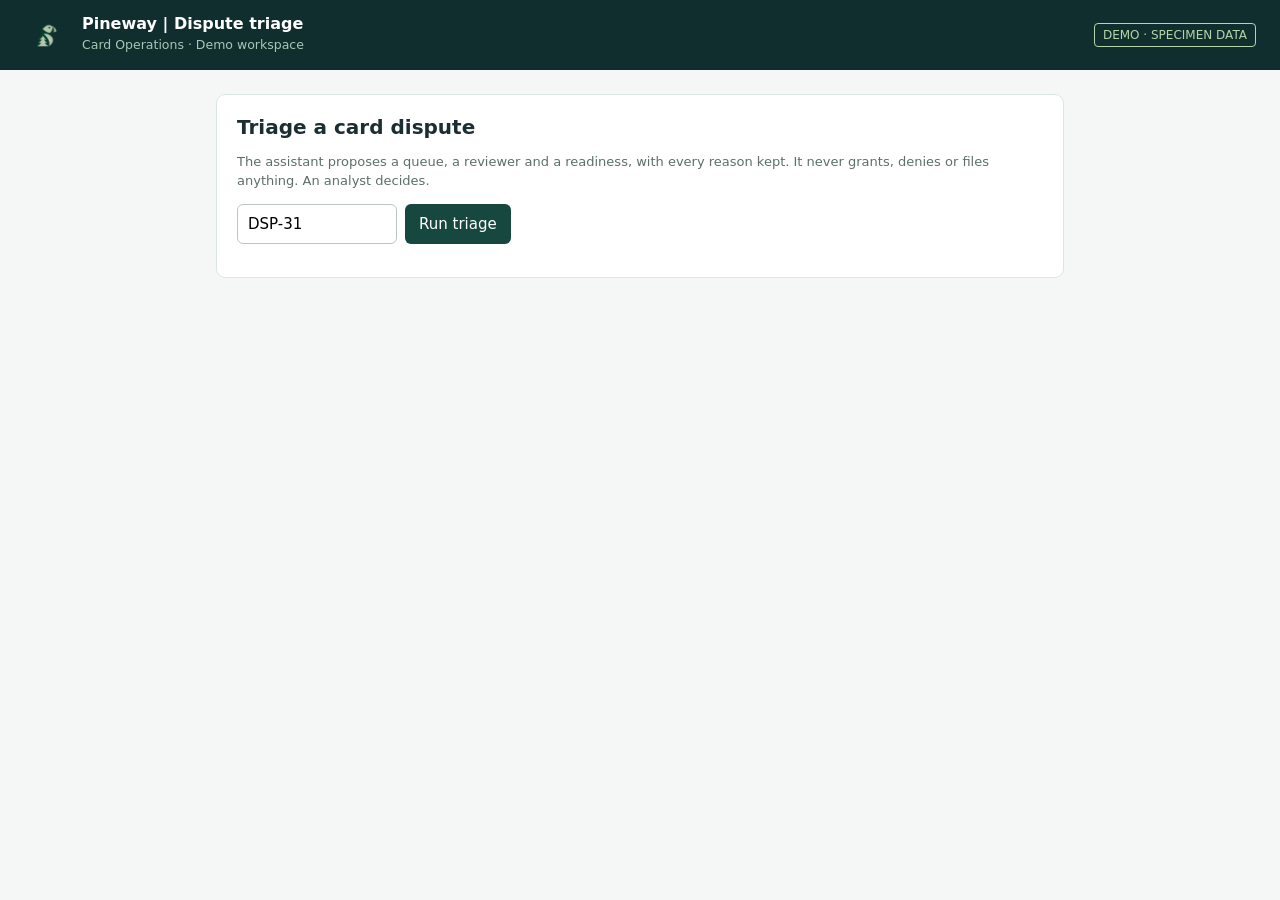
==== disputes/web/index.html @ 073eedb4 "Add card dispute triage scaffold with task blanks Co-Authored-By: Claude Opus 5.5 <noreply@anthropic" ====
<!doctype html>
<html lang="en">
<head>
<meta charset="utf-8">
<meta name="viewport" content="width=device-width, initial-scale=1">
<title>Pineway | Dispute triage</title>
<style>
  :root { --pine:#102E2E; --evergreen:#17483F; --sage:#B5D5A8; --mist:#F5F7F6; --ink:#1B2E32; --line:#dce8df; }
  * { box-sizing: border-box; }
  body { margin:0; font:15px/1.5 "DM Sans", system-ui, sans-serif; color:var(--ink); background:var(--mist); }
  header { background:var(--pine); color:#fff; padding:14px 24px; display:flex; align-items:center; gap:14px; }
  header img { width:44px; height:40px; object-fit:contain; }
  header strong { font:700 16px Manrope, system-ui, sans-serif; display:block; }
  header small { color:#a9c6b5; }
  .demo { margin-left:auto; border:1px solid var(--sage); color:var(--sage); border-radius:4px; padding:2px 8px; font-size:12px; }
  main { max-width:880px; margin:24px auto; padding:0 16px; }
  .panel { background:#fff; border:1px solid var(--line); border-radius:9px; padding:20px; margin-bottom:16px; }
  h1 { font:700 20px Manrope, system-ui, sans-serif; margin:0 0 4px; }
  h2 { font:700 15px Manrope, system-ui, sans-serif; margin:0 0 8px; }
  form { display:flex; gap:8px; margin-top:12px; flex-wrap:wrap; }
  input { font:inherit; padding:8px 10px; border:1px solid #b9c9c0; border-radius:6px; width:160px; }
  button { font:inherit; padding:8px 14px; border:0; border-radius:6px; background:var(--evergreen); color:#fff; cursor:pointer; }
  .outputs { display:grid; grid-template-columns:repeat(auto-fit, minmax(180px, 1fr)); gap:12px; }
  .output { border:1px solid var(--line); border-radius:8px; padding:12px; }
  .output .label { font-size:12px; color:#5c6f6a; text-transform:uppercase; letter-spacing:.4px; }
  .output .value { font:700 17px Manrope, system-ui, sans-serif; }
  code { background:var(--mist); padding:1px 5px; border-radius:4px; font-size:13px; }
  ul { margin:4px 0 0; padding-left:20px; }
  pre { white-space:pre-wrap; background:var(--mist); padding:12px; border-radius:6px; margin:0; font:14px/1.5 inherit; }
  .note { color:#5c6f6a; font-size:13px; }
  .error { color:#8a2c1f; }
</style>
</head>
<body>
<header>
  <img src="/branding/puffin-pine-concept.png" alt="">
  <div><strong>Pineway | Dispute triage</strong><small>Card Operations · Demo workspace</small></div>
  <span class="demo">DEMO · SPECIMEN DATA</span>
</header>
<main>
  <section class="panel">
    <h1>Triage a card dispute</h1>
    <p class="note">The assistant proposes a queue, a reviewer and a readiness, with every reason kept. It never grants, denies or files anything. An analyst decides.</p>
    <form id="run">
      <input id="dispute" value="DSP-31" aria-label="Dispute ID" autocomplete="off">
      <button type="submit">Run triage</button>
    </form>
    <p id="status" class="note"></p>
  </section>
  <div id="result"></div>
</main>
<script>
const esc = v => String(v ?? '').replace(/[&<>"']/g, c => ({'&':'&amp;','<':'&lt;','>':'&gt;','"':'&quot;',"'":'&#39;'}[c]));
const list = items => items.length ? '<ul>' + items.map(i => `<li><code>${esc(i)}</code></li>`).join('') + '</ul>' : '<p class="note">None</p>';
document.querySelector('#run').addEventListener('submit', async event => {
  event.preventDefault();
  const status = document.querySelector('#status'), out = document.querySelector('#result');
  status.textContent = 'Running…'; out.innerHTML = '';
  try {
    const response = await fetch('/api/disputes/run', {method:'POST', headers:{'Content-Type':'application/json'},
      body: JSON.stringify({dispute_id: document.querySelector('#dispute').value.trim()})});
    const r = await response.json();
    if (!response.ok) throw new Error(r.error || 'Request failed');
    status.textContent = '';
    const s = r.category_suggestion;
    out.innerHTML = `
      <section class="panel"><h2>Proposal for ${esc(r.dispute_id)}</h2>
        <div class="outputs">
          <div class="output"><div class="label">Queue</div><div class="value">${esc(r.queue)}</div></div>
          <div class="output"><div class="label">Reviewer</div><div class="value">${esc(r.reviewer)}</div></div>
          <div class="output"><div class="label">Readiness</div><div class="value">${esc(r.readiness)}</div></div>
        </div>
        ${r.fraud_review_case ? `<p>Fraud review case <code>${esc(r.fraud_review_case)}</code> is open as a draft.</p>` : ''}
      </section>
      <section class="panel"><h2>Reasons</h2>${list(r.reasons)}<h2 style="margin-top:12px">Flags for the analyst</h2>${list(r.flags)}
        <p class="note">Transactions checked: ${r.checked_txn_ids.map(t => `<code>${esc(t)}</code>`).join(' ')}</p></section>
      ${s ? `<section class="panel"><h2>Suggested category (model, needs confirmation)</h2><p><code>${esc(s.category)}</code> based on: “${esc(s.quote)}”</p></section>` : ''}
      <section class="panel"><h2>Case summary (model-drafted)</h2>
        <p>${r.summary ? esc(r.summary) : '<span class="error">No summary: the model was unavailable.</span>'}</p>
        <p class="note">Policy: ${r.policy_section ? `<code>${esc(r.policy_section)}</code>` : 'none retrieved'}</p></section>
      ${r.customer_message_draft ? `<section class="panel"><h2>Customer request (draft, not sent)</h2><pre>${esc(r.customer_message_draft)}</pre>
        <p class="note">Only an analyst can send this, through the approval gate.</p></section>` : ''}
      <section class="panel"><h2>Trace</h2><p class="note">${r.trace.map(t => `<code>${esc(t)}</code>`).join(' → ')}</p></section>`;
  } catch (error) { status.innerHTML = `<span class="error">${esc(error.message)}</span>`; }
});
</script>
</body>
</html>
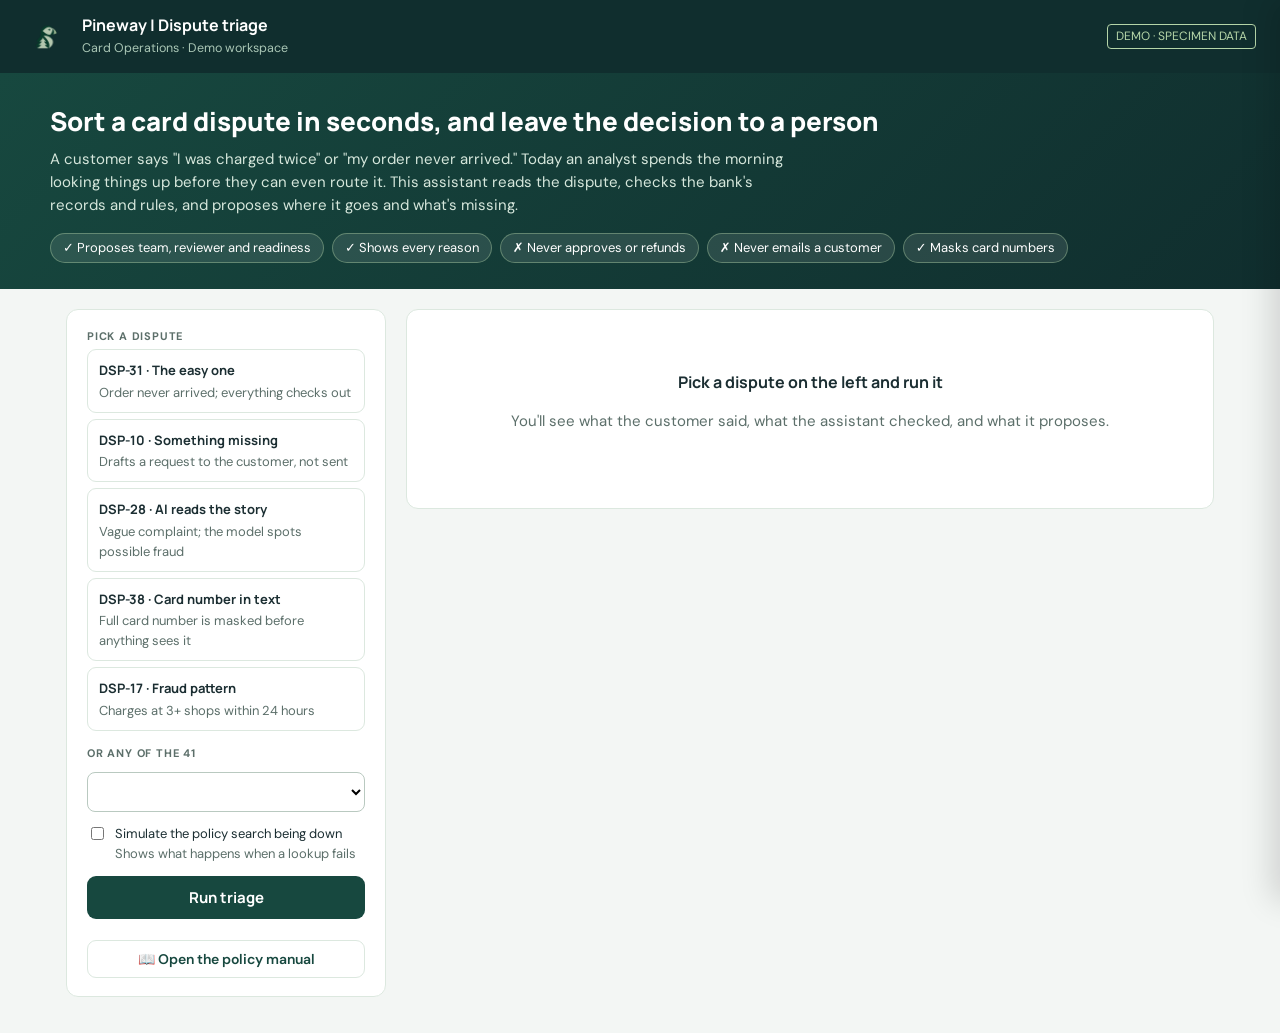
==== commit 120d9b8b: "Show each dispute, its reasons and the policy behind them on the triage page The page showed only th" ====
--- a/disputes/web/index.html
+++ b/disputes/web/index.html
@@ -4,31 +4,101 @@
 <meta charset="utf-8">
 <meta name="viewport" content="width=device-width, initial-scale=1">
 <title>Pineway | Dispute triage</title>
+<link rel="preconnect" href="https://fonts.googleapis.com">
+<link href="https://fonts.googleapis.com/css2?family=DM+Sans:wght@400;500;700&family=Manrope:wght@600;700;800&display=swap" rel="stylesheet">
 <style>
-  :root { --pine:#102E2E; --evergreen:#17483F; --sage:#B5D5A8; --mist:#F5F7F6; --ink:#1B2E32; --line:#dce8df; }
-  * { box-sizing: border-box; }
-  body { margin:0; font:15px/1.5 "DM Sans", system-ui, sans-serif; color:var(--ink); background:var(--mist); }
+  :root { --pine:#102E2E; --evergreen:#17483F; --sage:#B5D5A8; --mist:#F3F6F4; --ink:#1B2E32; --muted:#5c6f6a; --line:#dce8df;
+          --fraud:#a1361f; --fraud-bg:#fbeae5; --warn:#8a5a00; --warn-bg:#fdf3dc; --ok:#1d6b45; --ok-bg:#e3f3ea; --info:#2b5c8a; --info-bg:#e6eff8; }
+  * { box-sizing:border-box; }
+  body { margin:0; font:15px/1.55 "DM Sans", system-ui, sans-serif; color:var(--ink); background:var(--mist); }
   header { background:var(--pine); color:#fff; padding:14px 24px; display:flex; align-items:center; gap:14px; }
   header img { width:44px; height:40px; object-fit:contain; }
   header strong { font:700 16px Manrope, system-ui, sans-serif; display:block; }
   header small { color:#a9c6b5; }
   .demo { margin-left:auto; border:1px solid var(--sage); color:var(--sage); border-radius:4px; padding:2px 8px; font-size:12px; }
-  main { max-width:880px; margin:24px auto; padding:0 16px; }
-  .panel { background:#fff; border:1px solid var(--line); border-radius:9px; padding:20px; margin-bottom:16px; }
-  h1 { font:700 20px Manrope, system-ui, sans-serif; margin:0 0 4px; }
-  h2 { font:700 15px Manrope, system-ui, sans-serif; margin:0 0 8px; }
-  form { display:flex; gap:8px; margin-top:12px; flex-wrap:wrap; }
-  input { font:inherit; padding:8px 10px; border:1px solid #b9c9c0; border-radius:6px; width:160px; }
-  button { font:inherit; padding:8px 14px; border:0; border-radius:6px; background:var(--evergreen); color:#fff; cursor:pointer; }
-  .outputs { display:grid; grid-template-columns:repeat(auto-fit, minmax(180px, 1fr)); gap:12px; }
-  .output { border:1px solid var(--line); border-radius:8px; padding:12px; }
-  .output .label { font-size:12px; color:#5c6f6a; text-transform:uppercase; letter-spacing:.4px; }
-  .output .value { font:700 17px Manrope, system-ui, sans-serif; }
-  code { background:var(--mist); padding:1px 5px; border-radius:4px; font-size:13px; }
-  ul { margin:4px 0 0; padding-left:20px; }
-  pre { white-space:pre-wrap; background:var(--mist); padding:12px; border-radius:6px; margin:0; font:14px/1.5 inherit; }
-  .note { color:#5c6f6a; font-size:13px; }
-  .error { color:#8a2c1f; }
+  h1, h2, h3 { font-family:Manrope, system-ui, sans-serif; }
+  .hero { background:linear-gradient(135deg, var(--evergreen), var(--pine)); color:#fff; padding:28px 24px 26px; }
+  .hero-inner { max-width:1180px; margin:0 auto; }
+  .hero h1 { font-size:26px; margin:0 0 6px; font-weight:800; }
+  .hero p { margin:0; max-width:760px; color:#d6e7dc; }
+  .rules { display:flex; flex-wrap:wrap; gap:8px; margin-top:16px; }
+  .rules span { background:rgba(255,255,255,.1); border:1px solid rgba(181,213,168,.4); border-radius:999px; padding:4px 12px; font-size:13px; }
+  .layout { max-width:1180px; margin:20px auto; padding:0 16px; display:grid; grid-template-columns:320px 1fr; gap:20px; align-items:start; }
+  aside { position:sticky; top:16px; }
+  .panel { background:#fff; border:1px solid var(--line); border-radius:12px; padding:18px 20px; margin-bottom:16px; }
+  .panel h2 { font-size:16px; margin:0 0 10px; }
+  .eyebrow { font-size:11px; text-transform:uppercase; letter-spacing:.8px; color:var(--muted); font-weight:700; margin:0 0 4px; }
+  .picks { display:flex; flex-direction:column; gap:6px; }
+  .pick { text-align:left; font:inherit; background:#fff; border:1px solid var(--line); border-radius:9px; padding:9px 11px; cursor:pointer; color:var(--ink); }
+  .pick:hover { border-color:var(--evergreen); }
+  .pick.active { border-color:var(--evergreen); background:#eef6f1; box-shadow:inset 3px 0 0 var(--evergreen); }
+  .pick b { font-family:Manrope, system-ui, sans-serif; font-size:13px; }
+  .pick span { display:block; font-size:13px; color:var(--muted); }
+  select { font:inherit; width:100%; padding:8px; border:1px solid #b9c9c0; border-radius:8px; background:#fff; margin-top:6px; }
+  label.toggle { display:flex; gap:8px; align-items:flex-start; font-size:13px; margin-top:12px; cursor:pointer; }
+  .run { width:100%; margin-top:12px; font:700 15px Manrope, system-ui, sans-serif; padding:11px; border:0; border-radius:9px; background:var(--evergreen); color:#fff; cursor:pointer; }
+  .run:hover { background:var(--pine); }
+  .empty { text-align:center; padding:60px 20px; color:var(--muted); }
+  .empty h2 { color:var(--ink); }
+  .step { display:flex; gap:12px; align-items:center; margin:0 0 10px; }
+  .step .n { flex:none; width:28px; height:28px; border-radius:50%; background:var(--evergreen); color:#fff; display:grid; place-items:center; font:800 14px Manrope, sans-serif; }
+  .step h2 { margin:0; font-size:18px; }
+  .step small { color:var(--muted); display:block; font-size:13px; }
+  blockquote { margin:0 0 12px; padding:12px 16px; background:var(--mist); border-left:4px solid var(--sage); border-radius:6px; font-size:16px; }
+  .meta { display:flex; flex-wrap:wrap; gap:6px 18px; font-size:13px; color:var(--muted); margin-bottom:10px; }
+  .meta b { color:var(--ink); }
+  table { width:100%; border-collapse:collapse; font-size:14px; }
+  th { text-align:left; font-size:12px; color:var(--muted); font-weight:600; border-bottom:1px solid var(--line); padding:6px 8px; }
+  td { padding:7px 8px; border-bottom:1px solid #eef3ef; }
+  td.num { text-align:right; font-variant-numeric:tabular-nums; }
+  .missing { color:var(--fraud); font-weight:600; }
+  .trace { display:flex; flex-wrap:wrap; gap:8px; align-items:center; }
+  .trace .t { background:var(--mist); border:1px solid var(--line); border-radius:8px; padding:6px 10px; font-size:13px; }
+  .trace .t.ai { background:var(--info-bg); border-color:#c6d8eb; color:var(--info); }
+  .trace .t.case { background:var(--fraud-bg); border-color:#efc9bf; color:var(--fraud); }
+  .trace .arrow { color:var(--muted); }
+  .outputs { display:grid; grid-template-columns:repeat(3, 1fr); gap:12px; }
+  .out { border-radius:10px; padding:14px; border:1px solid var(--line); }
+  .out .label { font-size:11px; text-transform:uppercase; letter-spacing:.6px; font-weight:700; opacity:.8; }
+  .out .value { font:800 20px Manrope, system-ui, sans-serif; margin:2px 0; }
+  .out .why { font-size:13px; }
+  .tone-ok { background:var(--ok-bg); color:var(--ok); border-color:#c3e3d0; }
+  .tone-warn { background:var(--warn-bg); color:var(--warn); border-color:#f0dcae; }
+  .tone-fraud { background:var(--fraud-bg); color:var(--fraud); border-color:#efc9bf; }
+  .tone-info { background:var(--info-bg); color:var(--info); border-color:#c6d8eb; }
+  .tone-plain { background:#fff; color:var(--ink); }
+  .findings { list-style:none; padding:0; margin:12px 0 0; display:flex; flex-direction:column; gap:8px; }
+  .findings li { display:flex; gap:10px; align-items:flex-start; padding:10px 12px; border-radius:9px; border:1px solid var(--line); }
+  .chip { flex:none; font:700 11px/1 Manrope, sans-serif; padding:5px 8px; border-radius:999px; letter-spacing:.3px; }
+  .findings code { font-size:12px; color:var(--muted); }
+  .ai-tag { display:inline-block; font:700 11px Manrope, sans-serif; background:var(--info-bg); color:var(--info); border-radius:999px; padding:2px 8px; margin-left:6px; vertical-align:middle; }
+  pre { white-space:pre-wrap; background:var(--mist); padding:12px; border-radius:8px; margin:0; font:14px/1.5 "DM Sans", system-ui, sans-serif; }
+  .decide { background:var(--pine); color:#fff; border-radius:12px; padding:18px 20px; display:flex; gap:16px; align-items:center; }
+  .decide .icon { font-size:28px; }
+  .decide p { margin:2px 0 0; color:#c9ddd1; font-size:14px; }
+  .note { color:var(--muted); font-size:13px; }
+  .error { color:var(--fraud); }
+  .checks td:first-child { width:120px; }
+  .status { display:inline-block; font:700 11px/1 Manrope, sans-serif; padding:5px 8px; border-radius:999px; white-space:nowrap; }
+  .st-met { background:var(--ok-bg); color:var(--ok); } .st-missing { background:var(--warn-bg); color:var(--warn); }
+  .st-flag { background:#eef1f0; color:var(--ink); } .st-check { background:var(--info-bg); color:var(--info); }
+  .sec { font:700 12px Manrope, sans-serif; color:var(--evergreen); background:#eef6f1; border:1px solid #cfe3d6; border-radius:6px; padding:3px 7px; cursor:pointer; }
+  .sec:hover { background:var(--evergreen); color:#fff; }
+  .cite { border:1px solid #cfe3d6; background:#f6fbf8; border-radius:10px; padding:12px 14px; margin-bottom:14px; }
+  .cite p { margin:4px 0 0; font-size:15px; }
+  .linkbtn { font:600 14px "DM Sans", sans-serif; background:none; border:1px solid var(--line); border-radius:9px; padding:9px; width:100%; margin-top:8px; cursor:pointer; color:var(--evergreen); }
+  .linkbtn:hover { border-color:var(--evergreen); }
+  .scrim { position:fixed; inset:0; background:rgba(16,46,46,.35); opacity:0; pointer-events:none; transition:opacity .2s; }
+  .scrim.open { opacity:1; pointer-events:auto; }
+  .drawer { position:fixed; top:0; right:0; bottom:0; width:min(460px, 100%); background:#fff; box-shadow:-8px 0 30px rgba(0,0,0,.15); transform:translateX(100%); transition:transform .25s; overflow-y:auto; padding:20px 22px 40px; }
+  .drawer.open { transform:none; }
+  .drawer h2 { margin:0 0 4px; font-size:20px; }
+  .drawer h3 { font-size:15px; margin:20px 0 6px; }
+  .drawer .close { float:right; font:inherit; border:1px solid var(--line); background:#fff; border-radius:8px; padding:4px 10px; cursor:pointer; }
+  .psec { border:1px solid var(--line); border-radius:9px; padding:10px 12px; margin-bottom:8px; transition:background .3s, border-color .3s; }
+  .psec b { font:700 13px Manrope, sans-serif; color:var(--evergreen); }
+  .psec.hit { background:#fff8e1; border-color:#e6c766; }
+  @media (max-width: 860px) { .layout { grid-template-columns:1fr; } aside { position:static; } .outputs { grid-template-columns:1fr; } }
 </style>
 </head>
 <body>
@@ -37,52 +107,182 @@
   <div><strong>Pineway | Dispute triage</strong><small>Card Operations · Demo workspace</small></div>
   <span class="demo">DEMO · SPECIMEN DATA</span>
 </header>
-<main>
-  <section class="panel">
-    <h1>Triage a card dispute</h1>
-    <p class="note">The assistant proposes a queue, a reviewer and a readiness, with every reason kept. It never grants, denies or files anything. An analyst decides.</p>
-    <form id="run">
-      <input id="dispute" value="DSP-31" aria-label="Dispute ID" autocomplete="off">
-      <button type="submit">Run triage</button>
-    </form>
-    <p id="status" class="note"></p>
-  </section>
-  <div id="result"></div>
-</main>
+<section class="hero"><div class="hero-inner">
+  <h1>Sort a card dispute in seconds, and leave the decision to a person</h1>
+  <p>A customer says "I was charged twice" or "my order never arrived." Today an analyst spends the morning looking things up before they can even route it. This assistant reads the dispute, checks the bank's records and rules, and proposes where it goes and what's missing.</p>
+  <div class="rules"><span>✓ Proposes team, reviewer and readiness</span><span>✓ Shows every reason</span><span>✗ Never approves or refunds</span><span>✗ Never emails a customer</span><span>✓ Masks card numbers</span></div>
+</div></section>
+
+<div class="layout">
+  <aside>
+    <div class="panel">
+      <p class="eyebrow">Pick a dispute</p>
+      <div class="picks" id="picks"></div>
+      <p class="eyebrow" style="margin-top:14px">Or any of the 41</p>
+      <select id="all" aria-label="All disputes"></select>
+      <label class="toggle"><input type="checkbox" id="outage"> <span>Simulate the policy search being down<br><span class="note">Shows what happens when a lookup fails</span></span></label>
+      <button class="run" id="run">Run triage</button>
+      <p id="status" class="note"></p>
+      <button class="linkbtn" data-sec="">📖 Open the policy manual</button>
+    </div>
+  </aside>
+  <main id="result">
+    <div class="panel empty"><h2>Pick a dispute on the left and run it</h2><p>You'll see what the customer said, what the assistant checked, and what it proposes.</p></div>
+  </main>
+</div>
+
+<div class="scrim" id="scrim"></div>
+<aside class="drawer" id="drawer" aria-label="Policy manual">
+  <button class="close" id="close">Close</button>
+  <h2>Policy manual</h2>
+  <p class="note">Puffin &amp; Pine card dispute policy (SPECIMEN, invented for training). Every check the assistant runs points back to a section here.</p>
+  <div id="manual"></div>
+</aside>
 <script>
 const esc = v => String(v ?? '').replace(/[&<>"']/g, c => ({'&':'&amp;','<':'&lt;','>':'&gt;','"':'&quot;',"'":'&#39;'}[c]));
-const list = items => items.length ? '<ul>' + items.map(i => `<li><code>${esc(i)}</code></li>`).join('') + '</ul>' : '<p class="note">None</p>';
-document.querySelector('#run').addEventListener('submit', async event => {
-  event.preventDefault();
-  const status = document.querySelector('#status'), out = document.querySelector('#result');
-  status.textContent = 'Running…'; out.innerHTML = '';
+const money = v => v == null || v === '' ? '—' : '$' + Number(v).toFixed(2);
+const words = s => String(s || '').toLowerCase().replace(/_/g, ' ');
+
+const FEATURED = [
+  ['DSP-31', 'The easy one', 'Order never arrived; everything checks out'],
+  ['DSP-10', 'Something missing', 'Drafts a request to the customer, not sent'],
+  ['DSP-28', 'AI reads the story', 'Vague complaint; the model spots possible fraud'],
+  ['DSP-38', 'Card number in text', 'Full card number is masked before anything sees it'],
+  ['DSP-17', 'Fraud pattern', 'Charges at 3+ shops within 24 hours'],
+];
+
+const CODES = {
+  FRAUD_CLAIM: ['fraud', 'Customer says they didn\'t make it', 'Goes to the fraud team, and a draft fraud case is opened.'],
+  CARD_REPORTED_LOST: ['fraud', 'Card was reported lost or stolen', 'The charge happened after the card was reported.'],
+  CLUSTER_24H: ['fraud', 'Fraud pattern', 'Charges at 3 or more different shops within 24 hours.'],
+  POSSIBLE_FRAUD_SUGGESTED: ['fraud', 'AI thinks this sounds like fraud', 'The model read the story. A person confirms before anything happens.'],
+  HIGH_VALUE: ['info', 'High value', 'Over $1,000 in total, so a senior reviewer takes it.'],
+  TXN_NOT_FOUND: ['warn', 'Transaction not found', 'The customer listed a charge that isn\'t in our records.'],
+  MISSING_FIELD: ['warn', 'Required information is blank', 'The dispute can\'t move until it\'s filled in.'],
+  MISSING_EVIDENCE: ['warn', 'Missing evidence', 'Policy needs this from the customer before a decision.'],
+  DATE_UNREADABLE: ['warn', 'Date can\'t be read', 'Can\'t check time limits without it.'],
+  LOOKUP_UNAVAILABLE: ['warn', 'Policy search was down', 'It stops and says so instead of guessing.'],
+  OUT_OF_TIME: ['plain', 'Past the 120-day limit', 'Flag only. The analyst decides whether it still applies.'],
+  AMOUNT_MISMATCH: ['plain', 'Amounts don\'t match', 'What the customer claims differs from what was charged.'],
+  DUPLICATE_DISPUTE: ['plain', 'Already disputed', 'This charge is in another open dispute.'],
+  CATEGORY_UNCLEAR: ['plain', 'Couldn\'t tell what kind of dispute', 'The AI wasn\'t confident, so it says so rather than guess.'],
+};
+const QUEUE = { FRAUD: ['Fraud team', 'tone-fraud', 'Possible fraud. Routed so it doesn\'t sit in the general queue.'],
+                GENERAL: ['General disputes', 'tone-ok', 'No fraud signals found.'] };
+const REVIEWER = { SENIOR: ['Senior', 'tone-info', 'Over $1,000 in total.'], STANDARD: ['Standard', 'tone-plain', 'Under the senior threshold.'] };
+const READY = { READY: ['Ready', 'tone-ok', 'An analyst can pick it up now.'],
+                NEEDS_INFO: ['Needs info', 'tone-warn', 'Something is missing. See below.'],
+                LOOKUP_UNAVAILABLE: ['Couldn\'t check policy', 'tone-warn', 'A lookup failed, so it\'s held instead of guessed.'] };
+const STEPS = { get_dispute: ['Read the dispute', ''], get_transactions: ['Checked the card\'s transactions', ''],
+                search_policy: ['Searched the policy manual', ''], 'model:category': ['AI read the story', 'ai'],
+                'model:summary': ['AI drafted the summary', 'ai'], open_review_case: ['Opened a draft fraud case', 'case'] };
+
+const STATUS = { met: '✓ Meets', missing: '✗ Missing', flag: '⚑ Flagged', check: '👁 You check' };
+
+// Policy manual drawer: any element with data-sec opens it at that section.
+const drawer = document.querySelector('#drawer'), scrim = document.querySelector('#scrim');
+fetch('/api/disputes/policies').then(r => r.json()).then(docs => {
+  document.querySelector('#manual').innerHTML = docs.map(d => `<h3>${esc(d.id)} · ${esc(d.title)}</h3>` +
+    d.sections.map(x => `<div class="psec" id="sec-${esc(x.id)}"><b>${esc(x.id)}</b><div>${esc(x.text)}</div></div>`).join('')).join('');
+});
+function openPolicy(id) {
+  drawer.classList.add('open'); scrim.classList.add('open');
+  drawer.querySelectorAll('.psec').forEach(el => el.classList.toggle('hit', el.id === 'sec-' + id));
+  const hit = id && document.getElementById('sec-' + id);
+  if (hit) hit.scrollIntoView({block:'center', behavior:'smooth'}); else drawer.scrollTop = 0;
+}
+function closePolicy() { drawer.classList.remove('open'); scrim.classList.remove('open'); }
+document.addEventListener('click', e => { const b = e.target.closest('[data-sec]'); if (b) openPolicy(b.dataset.sec); });
+scrim.addEventListener('click', closePolicy);
+document.querySelector('#close').addEventListener('click', closePolicy);
+document.addEventListener('keydown', e => { if (e.key === 'Escape') closePolicy(); });
+
+const picks = document.querySelector('#picks'), all = document.querySelector('#all');
+let current = 'DSP-31';
+picks.innerHTML = FEATURED.map(([id, t, d]) => `<button class="pick" data-id="${id}"><b>${id} · ${esc(t)}</b><span>${esc(d)}</span></button>`).join('');
+picks.addEventListener('click', e => { const b = e.target.closest('.pick'); if (b) { select(b.dataset.id); run(); } });
+all.addEventListener('change', () => select(all.value));
+document.querySelector('#run').addEventListener('click', run);
+function select(id) {
+  current = id; all.value = id;
+  picks.querySelectorAll('.pick').forEach(b => b.classList.toggle('active', b.dataset.id === id));
+}
+fetch('/api/disputes').then(r => r.json()).then(rows => {
+  all.innerHTML = rows.map(r => `<option value="${esc(r.dispute_id)}">${esc(r.dispute_id)} · ${esc(words(r.reason_category))} · ${esc((r.statement || '(no statement)').slice(0, 40))}</option>`).join('');
+  select(current);
+});
+
+function finding(code) {
+  const [key, detail] = code.split(':');
+  const [tone, title, why] = CODES[key] || ['plain', words(key), ''];
+  return `<li class="tone-${tone === 'plain' ? 'plain' : tone}"><span class="chip tone-${tone}">${esc(key.replace(/_/g, ' '))}</span>
+    <div><b>${esc(title)}</b>${detail ? ` <code>${esc(detail)}</code>` : ''}<div class="note" style="color:inherit;opacity:.85">${esc(why)}</div></div></li>`;
+}
+function out(label, map, value) {
+  const [name, tone, why] = map[value] || [value, 'tone-plain', ''];
+  return `<div class="out ${tone}"><div class="label">${label}</div><div class="value">${esc(name)}</div><div class="why">${esc(why)}</div></div>`;
+}
+
+async function run() {
+  const status = document.querySelector('#status'), result = document.querySelector('#result');
+  status.textContent = 'Running…';
   try {
     const response = await fetch('/api/disputes/run', {method:'POST', headers:{'Content-Type':'application/json'},
-      body: JSON.stringify({dispute_id: document.querySelector('#dispute').value.trim()})});
+      body: JSON.stringify({dispute_id: current, outage: document.querySelector('#outage').checked})});
     const r = await response.json();
     if (!response.ok) throw new Error(r.error || 'Request failed');
     status.textContent = '';
-    const s = r.category_suggestion;
-    out.innerHTML = `
-      <section class="panel"><h2>Proposal for ${esc(r.dispute_id)}</h2>
-        <div class="outputs">
-          <div class="output"><div class="label">Queue</div><div class="value">${esc(r.queue)}</div></div>
-          <div class="output"><div class="label">Reviewer</div><div class="value">${esc(r.reviewer)}</div></div>
-          <div class="output"><div class="label">Readiness</div><div class="value">${esc(r.readiness)}</div></div>
-        </div>
-        ${r.fraud_review_case ? `<p>Fraud review case <code>${esc(r.fraud_review_case)}</code> is open as a draft.</p>` : ''}
-      </section>
-      <section class="panel"><h2>Reasons</h2>${list(r.reasons)}<h2 style="margin-top:12px">Flags for the analyst</h2>${list(r.flags)}
-        <p class="note">Transactions checked: ${r.checked_txn_ids.map(t => `<code>${esc(t)}</code>`).join(' ')}</p></section>
-      ${s ? `<section class="panel"><h2>Suggested category (model, needs confirmation)</h2><p><code>${esc(s.category)}</code> based on: “${esc(s.quote)}”</p></section>` : ''}
-      <section class="panel"><h2>Case summary (model-drafted)</h2>
-        <p>${r.summary ? esc(r.summary) : '<span class="error">No summary: the model was unavailable.</span>'}</p>
-        <p class="note">Policy: ${r.policy_section ? `<code>${esc(r.policy_section)}</code>` : 'none retrieved'}</p></section>
-      ${r.customer_message_draft ? `<section class="panel"><h2>Customer request (draft, not sent)</h2><pre>${esc(r.customer_message_draft)}</pre>
-        <p class="note">Only an analyst can send this, through the approval gate.</p></section>` : ''}
-      <section class="panel"><h2>Trace</h2><p class="note">${r.trace.map(t => `<code>${esc(t)}</code>`).join(' → ')}</p></section>`;
+    const i = r.input, s = r.category_suggestion;
+    const findings = [...r.reasons, ...r.flags];
+    const txns = i.transactions.map(t => t.missing
+      ? `<tr><td><code>${esc(t.txn_id)}</code></td><td colspan="3" class="missing">Not in our records</td><td class="num">${money(t.claimed)}</td></tr>`
+      : `<tr><td><code>${esc(t.txn_id)}</code></td><td>${esc(t.merchant_name)}</td><td>${esc((t.posted_at || '').replace('T', ' '))}</td><td class="num">${money(t.amount)}</td><td class="num">${money(t.claimed)}</td></tr>`).join('');
+    result.innerHTML = `
+      <section class="panel">
+        <div class="step"><span class="n">1</span><div><h2>What came in</h2><small>Dispute ${esc(r.dispute_id)}, as the customer filed it</small></div></div>
+        <blockquote>${i.statement ? '“' + esc(i.statement) + '”' : '<span class="missing">No statement given</span>'}</blockquote>
+        <div class="meta"><span>Type: <b>${esc(words(i.reason_category) || '—')}</b></span><span>Received: <b>${esc(i.received_date || '—')}</b></span>
+          <span>Evidence provided: <b>${i.evidence.length ? i.evidence.map(words).map(esc).join(', ') : 'none'}</b></span></div>
+        <table><thead><tr><th>Transaction</th><th>Merchant</th><th>Charged on</th><th style="text-align:right">Charged</th><th style="text-align:right">Customer claims</th></tr></thead><tbody>${txns}</tbody></table>
+      </section>
+
+      <section class="panel">
+        <div class="step"><span class="n">2</span><div><h2>What the assistant did</h2><small>Rules run in code. Blue steps use AI.${i.outage_simulated ? ' Policy search was switched off for this run.' : ''}</small></div></div>
+        <div class="trace">${r.trace.map(t => { const [label, cls] = STEPS[t] || [t, '']; return `<span class="t ${cls}">${esc(label)}</span>`; }).join('<span class="arrow">→</span>')}</div>
+      </section>
+
+      <section class="panel">
+        <div class="step"><span class="n">3</span><div><h2>What it proposes</h2><small>A suggestion for the analyst, with every reason shown</small></div></div>
+        <div class="outputs">${out('Which team', QUEUE, r.queue)}${out('Who reviews', REVIEWER, r.reviewer)}${out('Status', READY, r.readiness)}</div>
+        ${findings.length ? `<ul class="findings">${findings.map(finding).join('')}</ul>` : '<p class="note" style="margin-top:12px">✓ No problems found: the transactions match our records, it\'s within time limits and the evidence is complete.</p>'}
+        ${r.fraud_review_case ? `<p class="note">Draft fraud case <code>${esc(r.fraud_review_case)}</code> opened for the fraud team to review.</p>` : ''}
+      </section>
+
+      <section class="panel">
+        <div class="step"><span class="n">4</span><div><h2>Check it against policy</h2><small>Click any section to read it in the policy manual</small></div></div>
+        ${r.policy_section ? `<div class="cite"><p class="eyebrow">Policy the assistant looked up</p><button class="sec" data-sec="${esc(r.policy_section)}">${esc(r.policy_section)}</button><p>“${esc(r.policy_text)}”</p></div>`
+          : r.readiness === 'LOOKUP_UNAVAILABLE' ? `<div class="cite" style="background:var(--warn-bg);border-color:#f0dcae"><p class="eyebrow">Policy the assistant looked up</p><p>None: the policy search was down, so the case is held. The references below come straight from the manual for you to check.</p></div>` : ''}
+        <table class="checks"><thead><tr><th>Result</th><th>What policy requires</th><th>Section</th><th>This case</th></tr></thead><tbody>
+          ${r.policy_checks.map(c => `<tr><td><span class="status st-${c.status}">${STATUS[c.status]}</span></td><td>${esc(c.requirement)}</td>
+            <td>${c.section ? `<button class="sec" data-sec="${esc(c.section)}">${esc(c.section)}</button>` : ''}</td><td class="note" style="color:var(--ink)">${esc(c.detail)}</td></tr>`).join('')}
+        </tbody></table>
+      </section>
+
+      ${s ? `<section class="panel"><h2>The customer picked "other". The AI suggests: ${esc(words(s.category))}<span class="ai-tag">AI · needs confirmation</span></h2>
+        <p class="note">Based on the customer's words: “${esc(s.quote)}”</p></section>` : ''}
+
+      <section class="panel"><h2>Case summary for the analyst<span class="ai-tag">AI-drafted</span></h2>
+        <p style="margin:0 0 6px">${r.summary ? esc(r.summary) : '<span class="error">No summary: the model was unavailable.</span>'}</p>
+        <p class="note">Policy used: ${r.policy_section ? `<button class="sec" data-sec="${esc(r.policy_section)}">${esc(r.policy_section)}</button>` : 'none'}</p></section>
+
+      ${r.customer_message_draft ? `<section class="panel"><h2>Request to the customer<span class="ai-tag" style="background:var(--warn-bg);color:var(--warn)">Draft · not sent</span></h2><pre>${esc(r.customer_message_draft)}</pre>
+        <p class="note">Only an analyst can send this (<button class="sec" data-sec="DP-6.1">DP-6.1</button>).</p></section>` : ''}
+
+      <div class="decide"><span class="icon">🧑‍⚖️</span><div><b>An analyst makes the call.</b>
+        <p>There is no approve, deny or refund button here, on purpose. The assistant sorts and explains; a person decides.</p></div></div>`;
+    result.scrollIntoView({behavior:'smooth', block:'start'});
   } catch (error) { status.innerHTML = `<span class="error">${esc(error.message)}</span>`; }
-});
+}
 </script>
 </body>
 </html>
